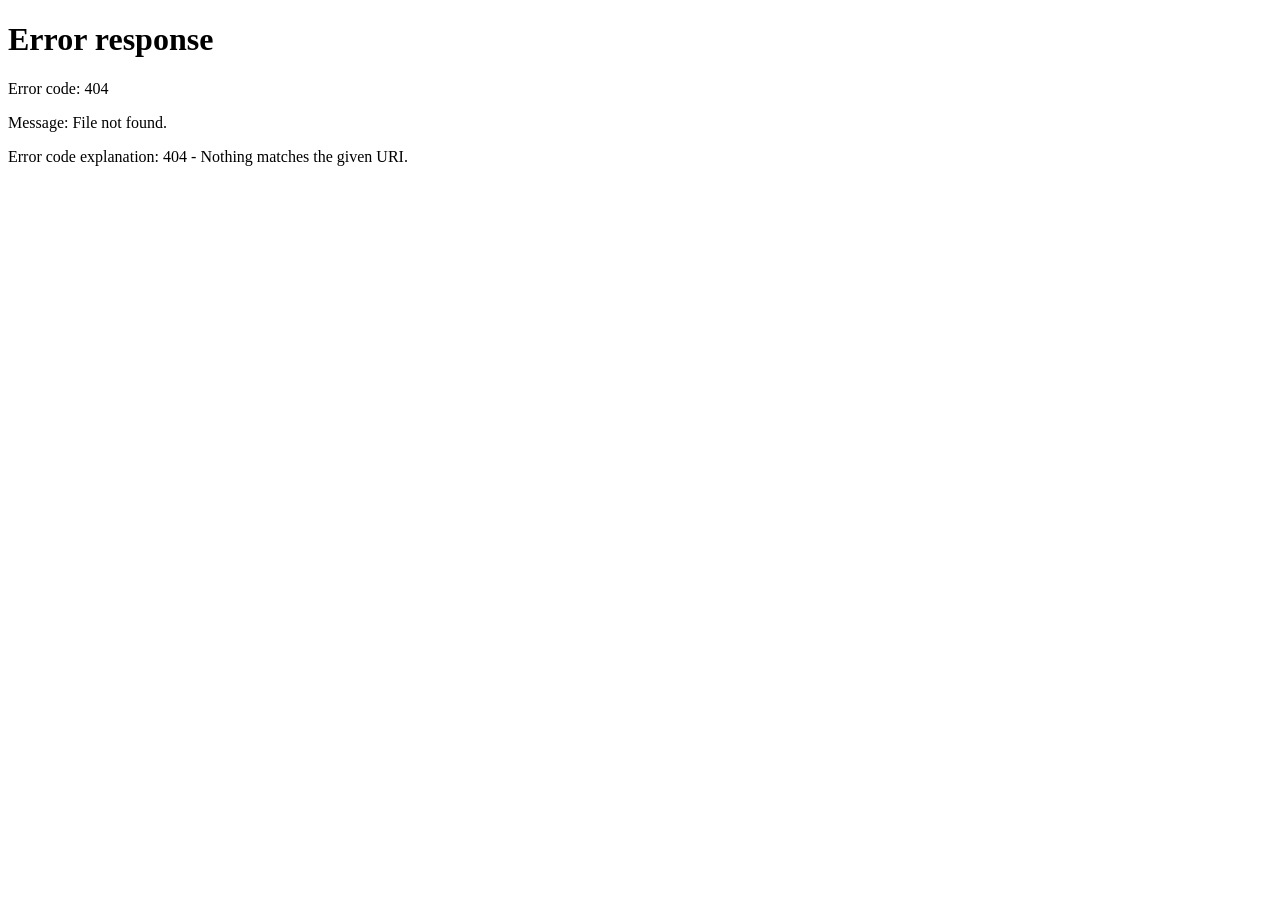
==== static/index.html @ 41f3cb6d "Initial commit — MerchFlow MVP" ====
<!DOCTYPE html>
<html lang="en">
<head>
  <meta charset="UTF-8">
  <meta name="viewport" content="width=device-width, initial-scale=1.0">
  <title>MerchFlow</title>
  <link rel="stylesheet" href="style.css">
</head>
<body>
  <div class="app">

    <!-- HEADER -->
    <header>
      <div class="header-left">
        <div class="logo">⚡ MerchFlow</div>
        <div class="subtitle">Upload your designs → get a ready XLSX for your upload tool</div>
      </div>
      <div class="header-right">
        <span class="usage-badge" id="usage-badge"></span>
        <span class="user-email" id="user-email"></span>
        <button class="btn-logout" onclick="logout()">Sign Out</button>
      </div>
    </header>

    <!-- PROFILE SETTINGS -->
    <section class="card" id="settings-card">
      <div class="settings-header">
        <h2>Profile</h2>
        <div class="profile-controls">
          <select id="profile-select" onchange="loadProfile()"></select>
          <button class="btn-icon" title="Save profile" onclick="saveProfile()">💾</button>
          <button class="btn-icon btn-icon-danger" title="Delete profile" onclick="deleteProfile()">🗑</button>
        </div>
      </div>
      <div class="settings-grid">
        <label>
          <span>Brand</span>
          <input type="text" id="brand" placeholder="Your brand name">
        </label>
        <label>
          <span>Price ($)</span>
          <input type="text" id="price" placeholder="19.99">
        </label>
        <label>
          <span>Colors (comma-separated)</span>
          <input type="text" id="colors" placeholder="Black,Navy,...">
        </label>
        <label>
          <span>Department</span>
          <select id="department">
            <option value="mens">Men's</option>
            <option value="womens">Women's</option>
            <option value="youth">Youth</option>
          </select>
        </label>
      </div>
    </section>

    <!-- SOFTWARE TARGET -->
    <section class="card">
      <h2>Upload Software</h2>
      <div class="software-grid">
        <label class="software-option">
          <input type="radio" name="software" value="lazy_merch" checked>
          <span class="software-label">LazyMerch</span>
        </label>
        <label class="software-option">
          <input type="radio" name="software" value="flying_upload">
          <span class="software-label">Flying Upload</span>
        </label>
        <label class="software-option">
          <input type="radio" name="software" value="merch_titans">
          <span class="software-label">Merch Titans</span>
        </label>
      </div>
    </section>

    <!-- UPLOAD ZONE -->
    <section class="card">
      <h2>Upload Files</h2>
      <div class="upload-zone" id="upload-zone">
        <div class="upload-icon">📦</div>
        <div class="upload-text">Drag & drop a ZIP archive or images here</div>
        <div class="upload-hint">PNG, JPG, WEBP or a .zip with multiple designs</div>
        <button class="btn-secondary" onclick="event.stopPropagation(); document.getElementById('file-input').click()">
          Choose File
        </button>
        <input type="file" id="file-input" accept=".zip,.png,.jpg,.jpeg,.webp" hidden>
      </div>
      <div id="file-name" class="file-name hidden"></div>
      <button class="btn-primary" id="run-btn" disabled onclick="runPipeline()">
        Generate →
      </button>
    </section>

    <!-- PROGRESS -->
    <section class="card hidden" id="progress-card">
      <h2>Processing...</h2>
      <div class="progress-bar">
        <div class="progress-fill" id="progress-fill"></div>
      </div>
      <div class="progress-label" id="progress-label">Sending to AI...</div>
    </section>

    <!-- RESULTS -->
    <section class="card hidden" id="results-card">
      <div class="results-header">
        <h2>Results <span id="results-count"></span></h2>
        <button class="btn-primary" id="download-btn" onclick="downloadCSV()">
          Download XLSX
        </button>
      </div>
      <div id="warnings-block" class="warnings-block hidden">
        <strong>⚠️ Trademark warning:</strong> some listings contain potentially protected words. Review before uploading to Amazon.
      </div>
      <div id="truncated-block" class="truncated-block hidden">
        <strong>✂️ Truncated:</strong> some fields exceeded Amazon character limits and were trimmed at a word boundary.
      </div>
      <div id="listings-list"></div>
    </section>

  </div>

  <!-- LIMIT MODAL -->
  <div class="modal-overlay hidden" id="limit-modal">
    <div class="modal">
      <div class="modal-icon">🚀</div>
      <h2>You've used all 50 free images</h2>
      <p>Your free plan resets on the 1st of each month. Want unlimited images? Join the Pro waitlist and be first to know when it launches.</p>
      <form class="waitlist-form" onsubmit="submitWaitlist(event)">
        <input type="email" id="waitlist-email" placeholder="your@email.com" required>
        <button class="btn-primary" type="submit" id="waitlist-btn">Join Waitlist</button>
      </form>
      <div id="waitlist-success" class="waitlist-success hidden">
        You're on the list! We'll reach out when Pro is ready.
      </div>
      <button class="modal-close" onclick="closeModal()">Maybe later</button>
    </div>
  </div>

  <!-- FEEDBACK BUTTON -->
  <button class="feedback-fab" onclick="openFeedback()" title="Send feedback">💬</button>

  <!-- FEEDBACK MODAL -->
  <div class="modal-overlay hidden" id="feedback-modal">
    <div class="modal" style="max-width:400px">
      <h2 style="margin-bottom:8px">Share your feedback</h2>
      <p style="color:var(--text-muted);font-size:14px;margin-bottom:20px">How is MerchFlow working for you?</p>

      <div class="star-row" id="star-row">
        <span class="star" data-v="1" onclick="setRating(1)">★</span>
        <span class="star" data-v="2" onclick="setRating(2)">★</span>
        <span class="star" data-v="3" onclick="setRating(3)">★</span>
        <span class="star" data-v="4" onclick="setRating(4)">★</span>
        <span class="star" data-v="5" onclick="setRating(5)">★</span>
      </div>

      <textarea id="feedback-comment" placeholder="Tell us what you think, what's missing, or what could be better…" rows="4"
        style="width:100%;background:var(--surface2);border:1px solid var(--border);border-radius:8px;color:var(--text);padding:12px;font-size:14px;resize:vertical;outline:none;margin-top:16px;font-family:inherit"></textarea>

      <div id="feedback-error" style="color:#f87171;font-size:13px;margin-top:8px;display:none"></div>
      <div id="feedback-success" style="color:#4ade80;font-size:13px;margin-top:8px;display:none">Thanks! Your feedback was sent.</div>

      <div style="display:flex;gap:10px;margin-top:16px">
        <button class="btn-primary" style="flex:1" onclick="submitFeedback()">Send</button>
        <button class="modal-close" style="flex:1;margin:0" onclick="closeFeedback()">Cancel</button>
      </div>
    </div>
  </div>

  <script src="app.js"></script>
</body>
</html>
---- static/style.css ----
*, *::before, *::after { box-sizing: border-box; margin: 0; padding: 0; }

:root {
  --bg: #0f1117;
  --surface: #1a1d27;
  --surface2: #22263a;
  --border: #2e3250;
  --accent: #6c63ff;
  --accent-hover: #5a52e0;
  --success: #22c55e;
  --warning: #f59e0b;
  --danger: #ef4444;
  --text: #e8eaf6;
  --text-muted: #8b90b8;
  --radius: 12px;
}

body {
  background: var(--bg);
  color: var(--text);
  font-family: -apple-system, BlinkMacSystemFont, "Segoe UI", sans-serif;
  font-size: 15px;
  line-height: 1.6;
  min-height: 100vh;
}

.app {
  max-width: 860px;
  margin: 0 auto;
  padding: 32px 20px 80px;
  display: flex;
  flex-direction: column;
  gap: 20px;
}

/* HEADER */
header {
  display: flex;
  align-items: center;
  justify-content: space-between;
  padding: 12px 0 4px;
  gap: 16px;
  flex-wrap: wrap;
}
.header-left { display: flex; flex-direction: column; }
.header-right { display: flex; align-items: center; gap: 12px; flex-shrink: 0; }
.logo {
  font-size: 26px;
  font-weight: 700;
  letter-spacing: -0.5px;
}
.subtitle {
  color: var(--text-muted);
  font-size: 14px;
  margin-top: 4px;
}
.user-email {
  font-size: 13px;
  color: var(--text-muted);
}
.btn-logout {
  background: none;
  border: 1px solid var(--border);
  border-radius: 8px;
  color: var(--text-muted);
  font-size: 13px;
  padding: 6px 14px;
  cursor: pointer;
  transition: border-color 0.2s, color 0.2s;
}
.btn-logout:hover { border-color: var(--danger); color: var(--danger); }

.usage-badge {
  font-size: 12px;
  padding: 4px 10px;
  border-radius: 99px;
  background: var(--surface2);
  border: 1px solid var(--border);
  color: var(--text-muted);
  white-space: nowrap;
}
.usage-badge.warning { border-color: var(--warning); color: var(--warning); }
.usage-badge.full    { border-color: var(--danger);  color: var(--danger);  }

/* MODAL */
.modal-overlay {
  position: fixed;
  inset: 0;
  background: rgba(0,0,0,0.7);
  display: flex;
  align-items: center;
  justify-content: center;
  z-index: 100;
  padding: 20px;
}
.modal {
  background: var(--surface);
  border: 1px solid var(--border);
  border-radius: var(--radius);
  padding: 40px 36px;
  max-width: 440px;
  width: 100%;
  text-align: center;
  display: flex;
  flex-direction: column;
  align-items: center;
  gap: 14px;
}
.modal-icon { font-size: 48px; }
.modal h2   { font-size: 20px; font-weight: 700; }
.modal p    { font-size: 14px; color: var(--text-muted); line-height: 1.6; }

.waitlist-form {
  display: flex;
  gap: 8px;
  width: 100%;
  margin-top: 4px;
}
.waitlist-form input {
  flex: 1;
  background: var(--surface2);
  border: 1px solid var(--border);
  border-radius: 8px;
  color: var(--text);
  padding: 10px 14px;
  font-size: 14px;
  outline: none;
}
.waitlist-form input:focus { border-color: var(--accent); }
.waitlist-form .btn-primary { margin-top: 0; width: auto; white-space: nowrap; }

.waitlist-success {
  font-size: 14px;
  color: var(--success);
  padding: 10px 16px;
  background: rgba(34,197,94,0.1);
  border-radius: 8px;
  width: 100%;
}
.modal-close {
  background: none;
  border: none;
  color: var(--text-muted);
  font-size: 13px;
  cursor: pointer;
  text-decoration: underline;
  margin-top: 4px;
}
.modal-close:hover { color: var(--text); }

/* CARD */
.card {
  background: var(--surface);
  border: 1px solid var(--border);
  border-radius: var(--radius);
  padding: 24px;
}
.card h2 {
  font-size: 16px;
  font-weight: 600;
  margin-bottom: 18px;
  color: var(--text-muted);
  text-transform: uppercase;
  letter-spacing: 0.5px;
  font-size: 12px;
}

/* SETTINGS */
.settings-header {
  display: flex;
  align-items: center;
  justify-content: space-between;
  margin-bottom: 18px;
  flex-wrap: wrap;
  gap: 10px;
}
.settings-header h2 { margin-bottom: 0; }

.profile-controls {
  display: flex;
  align-items: center;
  gap: 8px;
}
.profile-controls select {
  padding: 7px 12px;
  font-size: 13px;
  min-width: 160px;
}
.btn-icon {
  background: var(--surface2);
  border: 1px solid var(--border);
  border-radius: 8px;
  color: var(--text);
  font-size: 16px;
  width: 36px;
  height: 36px;
  cursor: pointer;
  display: flex;
  align-items: center;
  justify-content: center;
  transition: border-color 0.2s;
  flex-shrink: 0;
}
.btn-icon:hover { border-color: var(--accent); }
.btn-icon-danger:hover { border-color: var(--danger); }

.settings-grid {
  display: grid;
  grid-template-columns: 1fr 1fr;
  gap: 14px;
}
label {
  display: flex;
  flex-direction: column;
  gap: 6px;
}
label span {
  font-size: 13px;
  color: var(--text-muted);
}
input, select {
  background: var(--surface2);
  border: 1px solid var(--border);
  border-radius: 8px;
  color: var(--text);
  padding: 10px 12px;
  font-size: 14px;
  outline: none;
  transition: border-color 0.2s;
}
input:focus, select:focus {
  border-color: var(--accent);
}
select option { background: var(--surface2); }

/* SOFTWARE SELECTOR */
.software-grid {
  display: flex;
  gap: 12px;
  flex-wrap: wrap;
}
.software-option {
  display: flex;
  align-items: center;
  gap: 0;
  cursor: pointer;
}
.software-option input[type="radio"] { display: none; }
.software-label {
  padding: 10px 20px;
  border: 1px solid var(--border);
  border-radius: 8px;
  font-size: 14px;
  font-weight: 500;
  cursor: pointer;
  transition: border-color 0.2s, background 0.2s, color 0.2s;
  user-select: none;
}
.software-option input[type="radio"]:checked + .software-label {
  border-color: var(--accent);
  background: rgba(108, 99, 255, 0.12);
  color: #a8a3ff;
}
.software-label:hover { border-color: var(--accent); }

/* UPLOAD ZONE */
.upload-zone {
  border: 2px dashed var(--border);
  border-radius: var(--radius);
  padding: 40px 20px;
  text-align: center;
  display: flex;
  flex-direction: column;
  align-items: center;
  gap: 10px;
  cursor: pointer;
  transition: border-color 0.2s, background 0.2s;
}
.upload-zone:hover, .upload-zone.drag-over {
  border-color: var(--accent);
  background: rgba(108, 99, 255, 0.05);
}
.upload-icon { font-size: 40px; }
.upload-text { font-size: 16px; font-weight: 500; }
.upload-hint { font-size: 13px; color: var(--text-muted); }

.file-name {
  margin-top: 12px;
  padding: 10px 14px;
  background: var(--surface2);
  border-radius: 8px;
  font-size: 13px;
  color: var(--accent);
}

/* BUTTONS */
.btn-primary {
  background: var(--accent);
  color: #fff;
  border: none;
  border-radius: 8px;
  padding: 12px 28px;
  font-size: 15px;
  font-weight: 600;
  cursor: pointer;
  transition: background 0.2s, opacity 0.2s;
  margin-top: 16px;
  width: 100%;
}
.btn-primary:hover:not(:disabled) { background: var(--accent-hover); }
.btn-primary:disabled { opacity: 0.4; cursor: not-allowed; }

.btn-secondary {
  background: var(--surface2);
  color: var(--text);
  border: 1px solid var(--border);
  border-radius: 8px;
  padding: 9px 20px;
  font-size: 14px;
  cursor: pointer;
  transition: border-color 0.2s;
}
.btn-secondary:hover { border-color: var(--accent); }

/* PROGRESS */
.progress-bar {
  height: 6px;
  background: var(--surface2);
  border-radius: 99px;
  overflow: hidden;
  margin-bottom: 10px;
}
.progress-fill {
  height: 100%;
  background: linear-gradient(90deg, var(--accent), #a78bfa);
  border-radius: 99px;
  width: 0%;
  transition: width 0.4s ease;
  animation: shimmer 1.5s infinite;
}
@keyframes shimmer {
  0%   { filter: brightness(1); }
  50%  { filter: brightness(1.3); }
  100% { filter: brightness(1); }
}
.progress-label {
  font-size: 13px;
  color: var(--text-muted);
  text-align: center;
}

/* RESULTS */
.results-header {
  display: flex;
  align-items: center;
  justify-content: space-between;
  margin-bottom: 18px;
  flex-wrap: wrap;
  gap: 12px;
}
.results-header h2 { margin-bottom: 0; }
.results-header .btn-primary { margin-top: 0; width: auto; }

.truncated-block {
  background: rgba(99, 179, 255, 0.08);
  border: 1px solid rgba(99, 179, 255, 0.25);
  border-radius: 8px;
  padding: 12px 16px;
  font-size: 13px;
  color: #93c5fd;
  margin-bottom: 12px;
}

.warnings-block {
  background: rgba(245, 158, 11, 0.1);
  border: 1px solid rgba(245, 158, 11, 0.3);
  border-radius: 8px;
  padding: 12px 16px;
  font-size: 13px;
  color: var(--warning);
  margin-bottom: 16px;
}

/* LISTING CARD */
.listing-item {
  background: var(--surface2);
  border: 1px solid var(--border);
  border-radius: var(--radius);
  padding: 18px;
  margin-bottom: 12px;
  transition: border-color 0.2s;
}
.listing-item.flagged {
  border-color: rgba(245, 158, 11, 0.5);
}
.listing-item.error {
  border-color: rgba(239, 68, 68, 0.4);
}

.listing-top {
  display: flex;
  align-items: flex-start;
  justify-content: space-between;
  gap: 12px;
  margin-bottom: 12px;
  flex-wrap: wrap;
}
.listing-filename {
  font-size: 12px;
  color: var(--text-muted);
  font-family: monospace;
}
.listing-title {
  font-size: 16px;
  font-weight: 600;
  margin-top: 2px;
}
.badge {
  display: inline-flex;
  align-items: center;
  gap: 4px;
  padding: 3px 10px;
  border-radius: 99px;
  font-size: 12px;
  font-weight: 600;
  white-space: nowrap;
}
.badge-ok    { background: rgba(34, 197, 94, 0.15);  color: var(--success); }
.badge-warn  { background: rgba(245,158,11,0.15);    color: var(--warning); }
.badge-error { background: rgba(239, 68, 68, 0.15);  color: var(--danger);  }

.tm-hits {
  font-size: 12px;
  color: var(--warning);
  margin-top: 4px;
}

.listing-bullets {
  display: flex;
  flex-direction: column;
  gap: 5px;
  margin-top: 10px;
}
.bullet {
  font-size: 13px;
  color: var(--text-muted);
  padding-left: 14px;
  position: relative;
}
.bullet::before {
  content: "•";
  position: absolute;
  left: 0;
  color: var(--accent);
}

.listing-desc {
  font-size: 13px;
  color: var(--text-muted);
  margin-top: 10px;
  padding-top: 10px;
  border-top: 1px solid var(--border);
  line-height: 1.5;
}

.error-msg {
  font-size: 13px;
  color: var(--danger);
}

/* FEEDBACK */
.feedback-fab {
  position: fixed;
  bottom: 28px;
  right: 28px;
  width: 52px;
  height: 52px;
  border-radius: 50%;
  background: var(--accent);
  border: none;
  font-size: 22px;
  cursor: pointer;
  box-shadow: 0 4px 16px rgba(99,102,241,0.4);
  transition: transform 0.2s, box-shadow 0.2s;
  z-index: 999;
}
.feedback-fab:hover {
  transform: scale(1.1);
  box-shadow: 0 6px 20px rgba(99,102,241,0.55);
}
.star-row {
  display: flex;
  gap: 8px;
  justify-content: center;
}
.star {
  font-size: 32px;
  color: var(--border);
  cursor: pointer;
  transition: color 0.15s, transform 0.15s;
  user-select: none;
}
.star:hover,
.star.active { color: #fbbf24; }
.star:hover { transform: scale(1.2); }

/* REGEN */
.regen-bar {
  margin-top: 12px;
  padding-top: 10px;
  border-top: 1px solid var(--border);
}
.btn-regen-toggle {
  background: none;
  border: 1px solid var(--border);
  border-radius: 6px;
  color: var(--text-muted);
  font-size: 12px;
  padding: 4px 10px;
  cursor: pointer;
  transition: color 0.2s, border-color 0.2s;
}
.btn-regen-toggle:hover { color: var(--accent); border-color: var(--accent); }
.regen-panel {
  display: flex;
  align-items: center;
  gap: 12px;
  margin-top: 8px;
  flex-wrap: wrap;
}
.regen-check {
  display: flex;
  align-items: center;
  gap: 5px;
  font-size: 13px;
  color: var(--text-muted);
  cursor: pointer;
}
.regen-check input { cursor: pointer; accent-color: var(--accent); }
.btn-regen-go {
  background: var(--accent);
  border: none;
  border-radius: 6px;
  color: white;
  font-size: 12px;
  font-weight: 600;
  padding: 4px 14px;
  cursor: pointer;
  transition: opacity 0.2s;
}
.btn-regen-go:hover { opacity: 0.85; }
.btn-regen-go:disabled { opacity: 0.5; cursor: not-allowed; }

/* UTIL */
.hidden { display: none !important; }
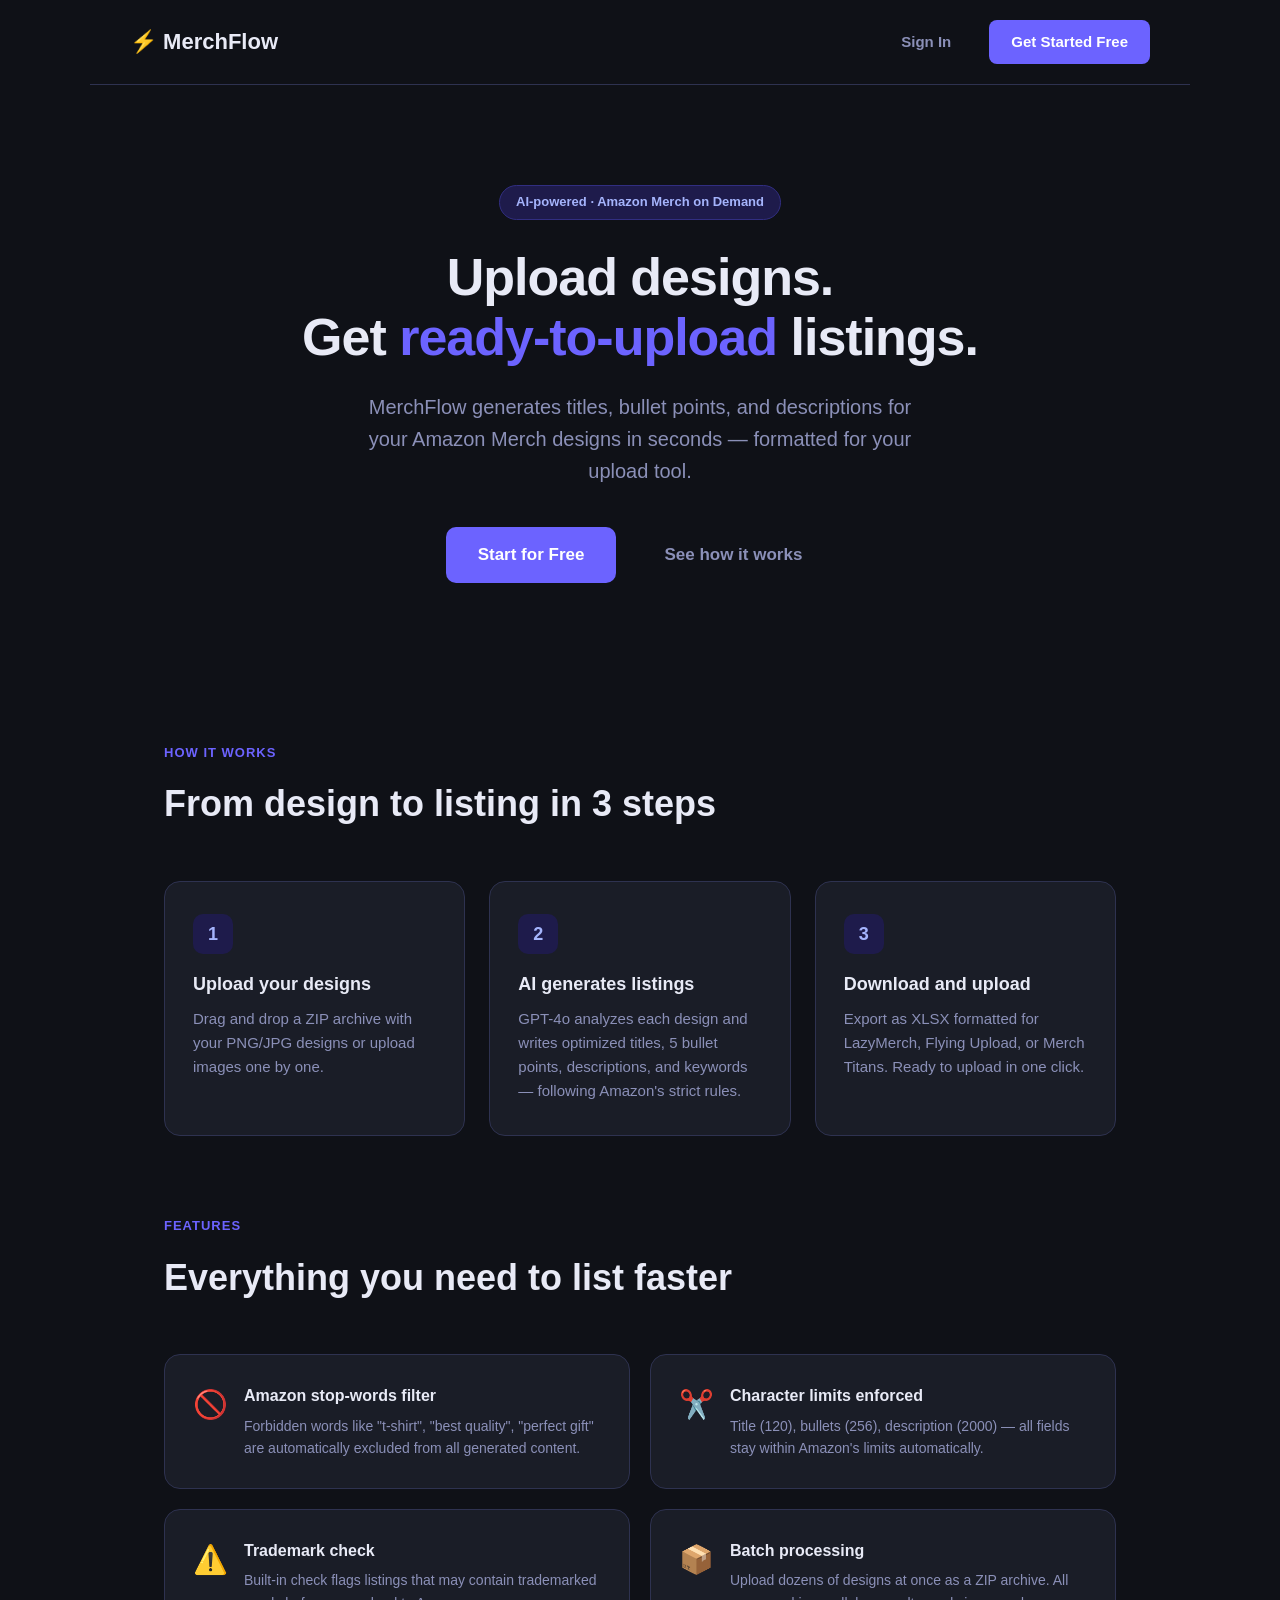
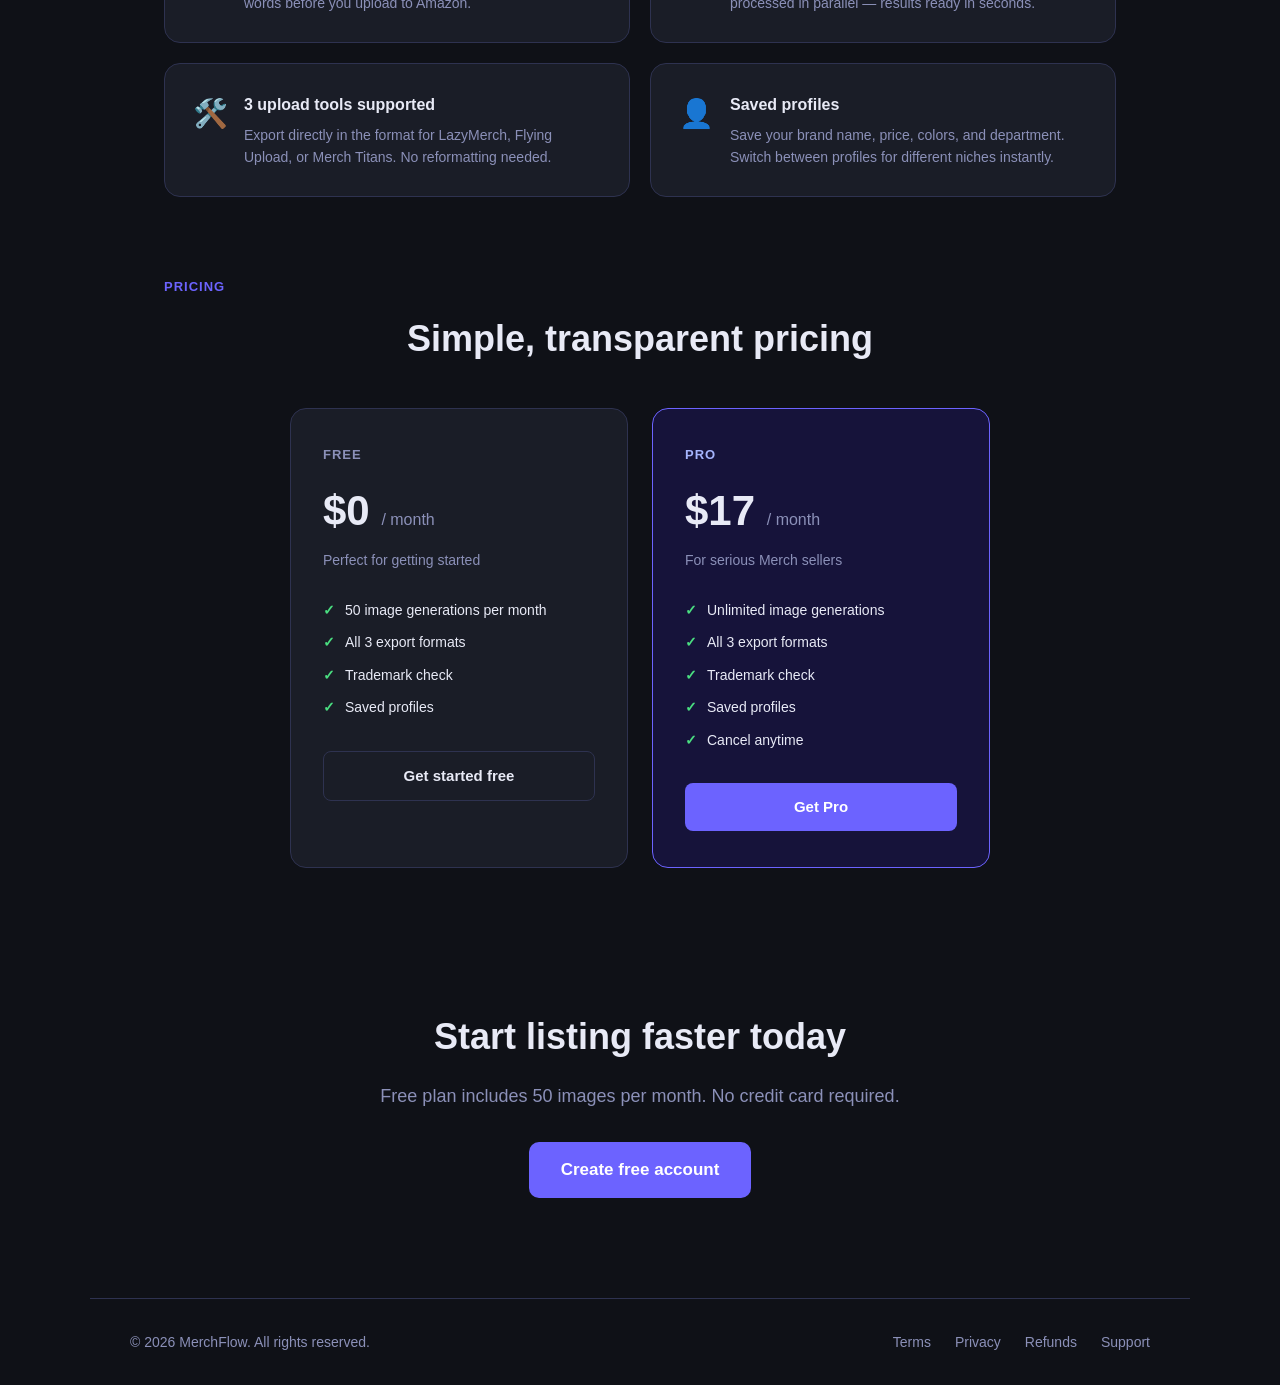
==== commit e69e272d: "Add landing page, move app to app.html" ====
--- a/static/index.html
+++ b/static/index.html
@@ -3,171 +3,317 @@
 <head>
   <meta charset="UTF-8">
   <meta name="viewport" content="width=device-width, initial-scale=1.0">
-  <title>MerchFlow</title>
-  <link rel="stylesheet" href="style.css">
+  <title>MerchFlow — AI Listings for Amazon Merch on Demand</title>
+  <meta name="description" content="Upload your designs, get ready-to-upload Amazon Merch listings in seconds. Titles, bullets, descriptions — generated by AI, formatted for LazyMerch, Flying Upload, and Merch Titans.">
+  <style>
+    *, *::before, *::after { box-sizing: border-box; margin: 0; padding: 0; }
+
+    :root {
+      --bg: #0f1117;
+      --surface: #1a1d27;
+      --surface2: #22263a;
+      --border: #2e3250;
+      --accent: #6c63ff;
+      --text: #e8eaf6;
+      --text-muted: #8b90b8;
+    }
+
+    body {
+      background: var(--bg);
+      color: var(--text);
+      font-family: -apple-system, BlinkMacSystemFont, "Segoe UI", sans-serif;
+      font-size: 16px;
+      line-height: 1.6;
+    }
+
+    a { color: var(--accent); text-decoration: none; }
+    a:hover { text-decoration: underline; }
+
+    /* NAV */
+    nav {
+      display: flex;
+      align-items: center;
+      justify-content: space-between;
+      padding: 20px 40px;
+      border-bottom: 1px solid var(--border);
+      max-width: 1100px;
+      margin: 0 auto;
+      width: 100%;
+    }
+    .nav-logo { font-size: 22px; font-weight: 700; color: var(--text); }
+    .nav-right { display: flex; gap: 16px; align-items: center; }
+    .btn { display: inline-block; padding: 10px 22px; border-radius: 8px; font-weight: 600; font-size: 15px; cursor: pointer; transition: opacity 0.2s; }
+    .btn-primary { background: var(--accent); color: white; }
+    .btn-primary:hover { opacity: 0.85; text-decoration: none; }
+    .btn-ghost { color: var(--text-muted); }
+    .btn-ghost:hover { color: var(--text); text-decoration: none; }
+
+    /* HERO */
+    .hero {
+      text-align: center;
+      padding: 100px 24px 80px;
+      max-width: 760px;
+      margin: 0 auto;
+    }
+    .hero-badge {
+      display: inline-block;
+      background: #1e1b4b;
+      color: #a5b4fc;
+      font-size: 13px;
+      font-weight: 600;
+      padding: 6px 16px;
+      border-radius: 100px;
+      margin-bottom: 28px;
+      border: 1px solid #312e81;
+    }
+    .hero h1 {
+      font-size: 52px;
+      font-weight: 800;
+      line-height: 1.15;
+      letter-spacing: -1px;
+      margin-bottom: 24px;
+    }
+    .hero h1 span { color: var(--accent); }
+    .hero p {
+      font-size: 20px;
+      color: var(--text-muted);
+      max-width: 560px;
+      margin: 0 auto 40px;
+    }
+    .hero-cta { display: flex; gap: 16px; justify-content: center; flex-wrap: wrap; }
+    .btn-large { padding: 14px 32px; font-size: 17px; border-radius: 10px; }
+
+    /* HOW IT WORKS */
+    .section { max-width: 1000px; margin: 0 auto; padding: 80px 24px; }
+    .section-label { color: var(--accent); font-size: 13px; font-weight: 700; letter-spacing: 1px; text-transform: uppercase; margin-bottom: 12px; }
+    .section h2 { font-size: 36px; font-weight: 700; margin-bottom: 48px; }
+
+    .steps { display: grid; grid-template-columns: repeat(3, 1fr); gap: 24px; }
+    .step {
+      background: var(--surface);
+      border: 1px solid var(--border);
+      border-radius: 16px;
+      padding: 32px 28px;
+    }
+    .step-num {
+      width: 40px; height: 40px;
+      background: #1e1b4b;
+      color: #a5b4fc;
+      border-radius: 10px;
+      display: flex; align-items: center; justify-content: center;
+      font-weight: 700; font-size: 18px;
+      margin-bottom: 16px;
+    }
+    .step h3 { font-size: 18px; font-weight: 700; margin-bottom: 8px; }
+    .step p { color: var(--text-muted); font-size: 15px; }
+
+    /* FEATURES */
+    .features { display: grid; grid-template-columns: repeat(2, 1fr); gap: 20px; }
+    .feature {
+      background: var(--surface);
+      border: 1px solid var(--border);
+      border-radius: 16px;
+      padding: 28px;
+      display: flex;
+      gap: 16px;
+    }
+    .feature-icon { font-size: 28px; flex-shrink: 0; }
+    .feature h3 { font-size: 16px; font-weight: 700; margin-bottom: 6px; }
+    .feature p { color: var(--text-muted); font-size: 14px; }
+
+    /* PRICING */
+    .pricing { display: grid; grid-template-columns: repeat(2, 1fr); gap: 24px; max-width: 700px; margin: 0 auto; }
+    .plan {
+      background: var(--surface);
+      border: 1px solid var(--border);
+      border-radius: 16px;
+      padding: 36px 32px;
+    }
+    .plan.featured { border-color: var(--accent); background: #16133a; }
+    .plan-label { font-size: 13px; font-weight: 700; color: var(--text-muted); text-transform: uppercase; letter-spacing: 1px; margin-bottom: 12px; }
+    .plan-price { font-size: 42px; font-weight: 800; margin-bottom: 4px; }
+    .plan-price span { font-size: 16px; font-weight: 400; color: var(--text-muted); }
+    .plan-desc { color: var(--text-muted); font-size: 14px; margin-bottom: 28px; }
+    .plan-features { list-style: none; display: flex; flex-direction: column; gap: 10px; margin-bottom: 32px; }
+    .plan-features li { font-size: 14px; display: flex; gap: 10px; align-items: flex-start; }
+    .plan-features li::before { content: "✓"; color: #4ade80; font-weight: 700; flex-shrink: 0; }
+    .plan-btn { display: block; text-align: center; padding: 12px; border-radius: 8px; font-weight: 600; font-size: 15px; }
+    .plan-btn.primary { background: var(--accent); color: white; }
+    .plan-btn.primary:hover { opacity: 0.85; text-decoration: none; }
+    .plan-btn.ghost { border: 1px solid var(--border); color: var(--text); }
+    .plan-btn.ghost:hover { border-color: var(--accent); text-decoration: none; }
+
+    /* FOOTER */
+    footer {
+      border-top: 1px solid var(--border);
+      padding: 32px 40px;
+      display: flex;
+      justify-content: space-between;
+      align-items: center;
+      color: var(--text-muted);
+      font-size: 14px;
+      flex-wrap: wrap;
+      gap: 16px;
+      max-width: 1100px;
+      margin: 0 auto;
+      width: 100%;
+    }
+    .footer-links { display: flex; gap: 24px; }
+    .footer-links a { color: var(--text-muted); font-size: 14px; }
+    .footer-links a:hover { color: var(--text); text-decoration: none; }
+
+    @media (max-width: 640px) {
+      .hero h1 { font-size: 34px; }
+      .steps { grid-template-columns: 1fr; }
+      .features { grid-template-columns: 1fr; }
+      .pricing { grid-template-columns: 1fr; }
+      nav { padding: 16px 20px; }
+    }
+  </style>
 </head>
 <body>
-  <div class="app">
-
-    <!-- HEADER -->
-    <header>
-      <div class="header-left">
-        <div class="logo">⚡ MerchFlow</div>
-        <div class="subtitle">Upload your designs → get a ready XLSX for your upload tool</div>
-      </div>
-      <div class="header-right">
-        <span class="usage-badge" id="usage-badge"></span>
-        <span class="user-email" id="user-email"></span>
-        <button class="btn-logout" onclick="logout()">Sign Out</button>
-      </div>
-    </header>
-
-    <!-- PROFILE SETTINGS -->
-    <section class="card" id="settings-card">
-      <div class="settings-header">
-        <h2>Profile</h2>
-        <div class="profile-controls">
-          <select id="profile-select" onchange="loadProfile()"></select>
-          <button class="btn-icon" title="Save profile" onclick="saveProfile()">💾</button>
-          <button class="btn-icon btn-icon-danger" title="Delete profile" onclick="deleteProfile()">🗑</button>
-        </div>
-      </div>
-      <div class="settings-grid">
-        <label>
-          <span>Brand</span>
-          <input type="text" id="brand" placeholder="Your brand name">
-        </label>
-        <label>
-          <span>Price ($)</span>
-          <input type="text" id="price" placeholder="19.99">
-        </label>
-        <label>
-          <span>Colors (comma-separated)</span>
-          <input type="text" id="colors" placeholder="Black,Navy,...">
-        </label>
-        <label>
-          <span>Department</span>
-          <select id="department">
-            <option value="mens">Men's</option>
-            <option value="womens">Women's</option>
-            <option value="youth">Youth</option>
-          </select>
-        </label>
-      </div>
-    </section>
-
-    <!-- SOFTWARE TARGET -->
-    <section class="card">
-      <h2>Upload Software</h2>
-      <div class="software-grid">
-        <label class="software-option">
-          <input type="radio" name="software" value="lazy_merch" checked>
-          <span class="software-label">LazyMerch</span>
-        </label>
-        <label class="software-option">
-          <input type="radio" name="software" value="flying_upload">
-          <span class="software-label">Flying Upload</span>
-        </label>
-        <label class="software-option">
-          <input type="radio" name="software" value="merch_titans">
-          <span class="software-label">Merch Titans</span>
-        </label>
-      </div>
-    </section>
-
-    <!-- UPLOAD ZONE -->
-    <section class="card">
-      <h2>Upload Files</h2>
-      <div class="upload-zone" id="upload-zone">
-        <div class="upload-icon">📦</div>
-        <div class="upload-text">Drag & drop a ZIP archive or images here</div>
-        <div class="upload-hint">PNG, JPG, WEBP or a .zip with multiple designs</div>
-        <button class="btn-secondary" onclick="event.stopPropagation(); document.getElementById('file-input').click()">
-          Choose File
-        </button>
-        <input type="file" id="file-input" accept=".zip,.png,.jpg,.jpeg,.webp" hidden>
-      </div>
-      <div id="file-name" class="file-name hidden"></div>
-      <button class="btn-primary" id="run-btn" disabled onclick="runPipeline()">
-        Generate →
-      </button>
-    </section>
-
-    <!-- PROGRESS -->
-    <section class="card hidden" id="progress-card">
-      <h2>Processing...</h2>
-      <div class="progress-bar">
-        <div class="progress-fill" id="progress-fill"></div>
-      </div>
-      <div class="progress-label" id="progress-label">Sending to AI...</div>
-    </section>
-
-    <!-- RESULTS -->
-    <section class="card hidden" id="results-card">
-      <div class="results-header">
-        <h2>Results <span id="results-count"></span></h2>
-        <button class="btn-primary" id="download-btn" onclick="downloadCSV()">
-          Download XLSX
-        </button>
-      </div>
-      <div id="warnings-block" class="warnings-block hidden">
-        <strong>⚠️ Trademark warning:</strong> some listings contain potentially protected words. Review before uploading to Amazon.
-      </div>
-      <div id="truncated-block" class="truncated-block hidden">
-        <strong>✂️ Truncated:</strong> some fields exceeded Amazon character limits and were trimmed at a word boundary.
-      </div>
-      <div id="listings-list"></div>
-    </section>
-
-  </div>
-
-  <!-- LIMIT MODAL -->
-  <div class="modal-overlay hidden" id="limit-modal">
-    <div class="modal">
-      <div class="modal-icon">🚀</div>
-      <h2>You've used all 50 free images</h2>
-      <p>Your free plan resets on the 1st of each month. Want unlimited images? Join the Pro waitlist and be first to know when it launches.</p>
-      <form class="waitlist-form" onsubmit="submitWaitlist(event)">
-        <input type="email" id="waitlist-email" placeholder="your@email.com" required>
-        <button class="btn-primary" type="submit" id="waitlist-btn">Join Waitlist</button>
-      </form>
-      <div id="waitlist-success" class="waitlist-success hidden">
-        You're on the list! We'll reach out when Pro is ready.
-      </div>
-      <button class="modal-close" onclick="closeModal()">Maybe later</button>
-    </div>
-  </div>
-
-  <!-- FEEDBACK BUTTON -->
-  <button class="feedback-fab" onclick="openFeedback()" title="Send feedback">💬</button>
-
-  <!-- FEEDBACK MODAL -->
-  <div class="modal-overlay hidden" id="feedback-modal">
-    <div class="modal" style="max-width:400px">
-      <h2 style="margin-bottom:8px">Share your feedback</h2>
-      <p style="color:var(--text-muted);font-size:14px;margin-bottom:20px">How is MerchFlow working for you?</p>
-
-      <div class="star-row" id="star-row">
-        <span class="star" data-v="1" onclick="setRating(1)">★</span>
-        <span class="star" data-v="2" onclick="setRating(2)">★</span>
-        <span class="star" data-v="3" onclick="setRating(3)">★</span>
-        <span class="star" data-v="4" onclick="setRating(4)">★</span>
-        <span class="star" data-v="5" onclick="setRating(5)">★</span>
-      </div>
-
-      <textarea id="feedback-comment" placeholder="Tell us what you think, what's missing, or what could be better…" rows="4"
-        style="width:100%;background:var(--surface2);border:1px solid var(--border);border-radius:8px;color:var(--text);padding:12px;font-size:14px;resize:vertical;outline:none;margin-top:16px;font-family:inherit"></textarea>
-
-      <div id="feedback-error" style="color:#f87171;font-size:13px;margin-top:8px;display:none"></div>
-      <div id="feedback-success" style="color:#4ade80;font-size:13px;margin-top:8px;display:none">Thanks! Your feedback was sent.</div>
-
-      <div style="display:flex;gap:10px;margin-top:16px">
-        <button class="btn-primary" style="flex:1" onclick="submitFeedback()">Send</button>
-        <button class="modal-close" style="flex:1;margin:0" onclick="closeFeedback()">Cancel</button>
-      </div>
-    </div>
-  </div>
-
-  <script src="app.js"></script>
+
+  <nav>
+    <div class="nav-logo">⚡ MerchFlow</div>
+    <div class="nav-right">
+      <a href="/auth.html" class="btn btn-ghost">Sign In</a>
+      <a href="/auth.html" class="btn btn-primary">Get Started Free</a>
+    </div>
+  </nav>
+
+  <!-- HERO -->
+  <section class="hero">
+    <div class="hero-badge">AI-powered · Amazon Merch on Demand</div>
+    <h1>Upload designs.<br>Get <span>ready-to-upload</span> listings.</h1>
+    <p>MerchFlow generates titles, bullet points, and descriptions for your Amazon Merch designs in seconds — formatted for your upload tool.</p>
+    <div class="hero-cta">
+      <a href="/auth.html" class="btn btn-primary btn-large">Start for Free</a>
+      <a href="#how-it-works" class="btn btn-ghost btn-large">See how it works</a>
+    </div>
+  </section>
+
+  <!-- HOW IT WORKS -->
+  <section class="section" id="how-it-works">
+    <div class="section-label">How it works</div>
+    <h2>From design to listing in 3 steps</h2>
+    <div class="steps">
+      <div class="step">
+        <div class="step-num">1</div>
+        <h3>Upload your designs</h3>
+        <p>Drag and drop a ZIP archive with your PNG/JPG designs or upload images one by one.</p>
+      </div>
+      <div class="step">
+        <div class="step-num">2</div>
+        <h3>AI generates listings</h3>
+        <p>GPT-4o analyzes each design and writes optimized titles, 5 bullet points, descriptions, and keywords — following Amazon's strict rules.</p>
+      </div>
+      <div class="step">
+        <div class="step-num">3</div>
+        <h3>Download and upload</h3>
+        <p>Export as XLSX formatted for LazyMerch, Flying Upload, or Merch Titans. Ready to upload in one click.</p>
+      </div>
+    </div>
+  </section>
+
+  <!-- FEATURES -->
+  <section class="section" style="padding-top:0">
+    <div class="section-label">Features</div>
+    <h2>Everything you need to list faster</h2>
+    <div class="features">
+      <div class="feature">
+        <div class="feature-icon">🚫</div>
+        <div>
+          <h3>Amazon stop-words filter</h3>
+          <p>Forbidden words like "t-shirt", "best quality", "perfect gift" are automatically excluded from all generated content.</p>
+        </div>
+      </div>
+      <div class="feature">
+        <div class="feature-icon">✂️</div>
+        <div>
+          <h3>Character limits enforced</h3>
+          <p>Title (120), bullets (256), description (2000) — all fields stay within Amazon's limits automatically.</p>
+        </div>
+      </div>
+      <div class="feature">
+        <div class="feature-icon">⚠️</div>
+        <div>
+          <h3>Trademark check</h3>
+          <p>Built-in check flags listings that may contain trademarked words before you upload to Amazon.</p>
+        </div>
+      </div>
+      <div class="feature">
+        <div class="feature-icon">📦</div>
+        <div>
+          <h3>Batch processing</h3>
+          <p>Upload dozens of designs at once as a ZIP archive. All processed in parallel — results ready in seconds.</p>
+        </div>
+      </div>
+      <div class="feature">
+        <div class="feature-icon">🛠️</div>
+        <div>
+          <h3>3 upload tools supported</h3>
+          <p>Export directly in the format for LazyMerch, Flying Upload, or Merch Titans. No reformatting needed.</p>
+        </div>
+      </div>
+      <div class="feature">
+        <div class="feature-icon">👤</div>
+        <div>
+          <h3>Saved profiles</h3>
+          <p>Save your brand name, price, colors, and department. Switch between profiles for different niches instantly.</p>
+        </div>
+      </div>
+    </div>
+  </section>
+
+  <!-- PRICING -->
+  <section class="section" style="padding-top:0" id="pricing">
+    <div class="section-label">Pricing</div>
+    <h2 style="text-align:center;margin-bottom:40px">Simple, transparent pricing</h2>
+    <div class="pricing">
+      <div class="plan">
+        <div class="plan-label">Free</div>
+        <div class="plan-price">$0 <span>/ month</span></div>
+        <div class="plan-desc">Perfect for getting started</div>
+        <ul class="plan-features">
+          <li>50 image generations per month</li>
+          <li>All 3 export formats</li>
+          <li>Trademark check</li>
+          <li>Saved profiles</li>
+        </ul>
+        <a href="/auth.html" class="plan-btn ghost">Get started free</a>
+      </div>
+      <div class="plan featured">
+        <div class="plan-label" style="color:#a5b4fc">Pro</div>
+        <div class="plan-price">$17 <span>/ month</span></div>
+        <div class="plan-desc">For serious Merch sellers</div>
+        <ul class="plan-features">
+          <li>Unlimited image generations</li>
+          <li>All 3 export formats</li>
+          <li>Trademark check</li>
+          <li>Saved profiles</li>
+          <li>Cancel anytime</li>
+        </ul>
+        <a href="/auth.html" class="plan-btn primary">Get Pro</a>
+      </div>
+    </div>
+  </section>
+
+  <!-- CTA -->
+  <section style="text-align:center; padding: 60px 24px 100px;">
+    <h2 style="font-size:36px;font-weight:800;margin-bottom:16px">Start listing faster today</h2>
+    <p style="color:var(--text-muted);margin-bottom:32px;font-size:18px">Free plan includes 50 images per month. No credit card required.</p>
+    <a href="/auth.html" class="btn btn-primary btn-large">Create free account</a>
+  </section>
+
+  <footer>
+    <div>© 2026 MerchFlow. All rights reserved.</div>
+    <div class="footer-links">
+      <a href="/terms.html">Terms</a>
+      <a href="/privacy.html">Privacy</a>
+      <a href="/refund.html">Refunds</a>
+      <a href="mailto:support@merchflow.dev">Support</a>
+    </div>
+  </footer>
+
 </body>
 </html>
